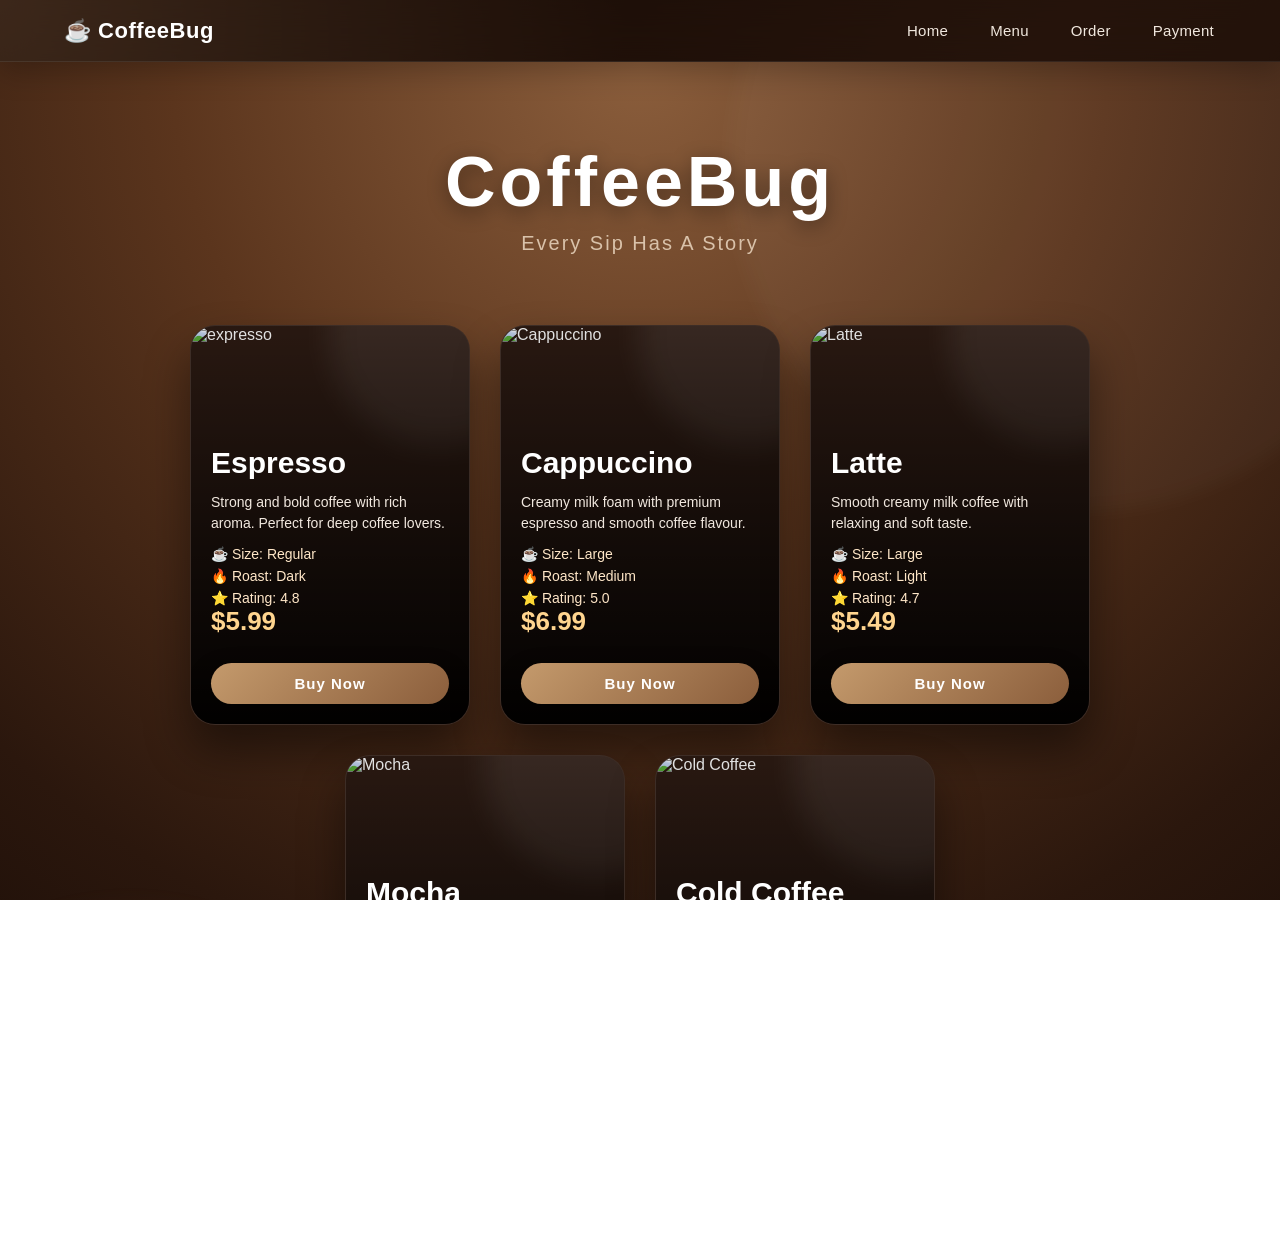
==== menu.html @ 942ceca0 "Add files via upload" ====
<!DOCTYPE html>
<html>
<head>
	<meta charset="utf-8">
	<meta name="viewport" content="width=device-width, initial-scale=1">
	<link rel="stylesheet" type="text/css" href="style.css">
	<title>Menu | CoffeeBug</title>
</head>
<body>
   <header class="site-nav">
    <div class="nav-inner">
        <a href="index.html" class="nav-logo">☕ CoffeeBug</a>

        <nav class="nav-links" id="navLinks">
            <a href="index.html" data-page="index.html">Home</a>
            <a href="menu.html" data-page="menu.html">Menu</a>
            <a href="order.html" data-page="order.html">Order</a>
            <a href="payment.html" data-page="payment.html">Payment</a>
        </nav>

        <button class="nav-toggle" id="navToggle" aria-label="Toggle menu">☰</button>
    </div>
</header>
    <section class="coffee-menu-page">

    <!-- Logo -->

    <div class="coffee-logo">

        <h1>
            CoffeeBug
        </h1>

        <p>Every Sip Has A Story</p>
    </div>



    <!-- Cards Container -->

    <div class="coffee-slider">


     <div class="coffee-cards">


    <!-- Espresso Card -->
    <div class="coffee-card-box">

        <img src="images/expresso.jpg" class="coffee-img" alt="expresso">

        <div class="card-overlay"></div>

        <div class="card-content">

            <h2>Espresso</h2>

            <p class="coffee-detail">
                Strong and bold coffee with rich aroma.
                Perfect for deep coffee lovers.
            </p>

            <div class="coffee-info">
                <span>☕ Size: Regular</span>
                <span>🔥 Roast: Dark</span>
                <span>⭐ Rating: 4.8</span>
            </div>

            <h3>$5.99</h3>
                <a href="order.html?coffee=espresso" class="buy-btn">
                    Buy Now
                </a>

        </div>

    </div>




    <!-- Cappuccino Card -->
    <div class="coffee-card-box">

        <img src="images/chapattachno.jpg" class="coffee-img" alt="Cappuccino">

        <div class="card-overlay"></div>

        <div class="card-content">

            <h2>Cappuccino</h2>

            <p class="coffee-detail">
                Creamy milk foam with premium espresso
                and smooth coffee flavour.
            </p>

            <div class="coffee-info">
                <span>☕ Size: Large</span>
                <span>🔥 Roast: Medium</span>
                <span>⭐ Rating: 5.0</span>
            </div>

            <h3>$6.99</h3>

                    <a href="order.html?coffee=cappuccino" class="buy-btn">
                            Buy Now
                    </a>

        </div>

    </div>





    <!-- Latte Card -->
    <div class="coffee-card-box">

        <img src="images/Virtuoso Latte.jpg" class="coffee-img" alt="Latte">

        <div class="card-overlay"></div>

        <div class="card-content">

            <h2>Latte</h2>

            <p class="coffee-detail">
                Smooth creamy milk coffee with
                relaxing and soft taste.
            </p>

            <div class="coffee-info">
                <span>☕ Size: Large</span>
                <span>🔥 Roast: Light</span>
                <span>⭐ Rating: 4.7</span>
            </div>

            <h3>$5.49</h3>

            <a href="order.html?coffee=latte" class="buy-btn">
                    Buy Now
            </a>

        </div>

    </div>





    <!-- Mocha Card -->
    <div class="coffee-card-box">

        <img src="images/machaaa.jpg" class="coffee-img" alt="Mocha">

        <div class="card-overlay"></div>

        <div class="card-content">

            <h2>Mocha</h2>

            <p class="coffee-detail">
                Perfect combination of chocolate
                and premium coffee flavour.
            </p>

            <div class="coffee-info">
                <span>☕ Size: Medium</span>
                <span>🔥 Roast: Dark</span>
                <span>⭐ Rating: 4.9</span>
            </div>

            <h3>$7.49</h3>
                <a href="order.html?coffee=mocha" class="buy-btn">
                    Buy Now
                </a>

        </div>

    </div>


    <!-- Cold Coffee Card -->
    <div class="coffee-card-box">

        <img src="images/cold-coffie.jpg" class="coffee-img" alt="Cold Coffee">

        <div class="card-overlay"></div>

        <div class="card-content">

            <h2>Cold Coffee</h2>

            <p class="coffee-detail">
                Refreshing chilled coffee with
                creamy texture and sweet flavour.
            </p>

            <div class="coffee-info">
                <span>☕ Size: Large</span>
                <span>❄️ Type: Cold</span>
                <span>⭐ Rating: 4.6</span>
            </div>

            <h3>$4.99</h3>
                <a href="order.html?coffee=coldcoffee" class="buy-btn">
                    Buy Now
                </a>

        </div>

    </div>


</div>

    </div>


</section>

<script>
const navToggle = document.getElementById("navToggle");
const navLinks = document.getElementById("navLinks");

navToggle.addEventListener("click", function () {
    navLinks.classList.toggle("active");
    navToggle.classList.toggle("open");
});

navLinks.querySelectorAll("a").forEach(function (link) {
    link.addEventListener("click", function () {
        navLinks.classList.remove("active");
        navToggle.classList.remove("open");
    });
});

document.addEventListener("click", function (e) {
    const isClickInsideNav = e.target.closest(".site-nav");
    if (!isClickInsideNav && navLinks.classList.contains("active")) {
        navLinks.classList.remove("active");
        navToggle.classList.remove("open");
    }
});

const currentPage = window.location.pathname.split("/").pop() || "index.html";

navLinks.querySelectorAll("a").forEach(function (link) {
    if (link.dataset.page === currentPage) {
        link.classList.add("active");
    }
});
</script>
</script>
</body>
</html>
---- style.css ----
*{
    margin: 0;
    padding: 0;
    box-sizing: border-box;
}

html, body{
    width: 100%;
    height: 100%;
    overflow-x: hidden;
    font-family: 'Poppins', sans-serif;
}

/* ==========================================
        PROFESSIONAL NAVBAR
========================================== */

.site-nav{

    position:sticky;

    top:0;

    left:0;

    width:100%;

    z-index:999;

    background:rgba(20,10,5,.55);

    backdrop-filter:blur(16px);

    -webkit-backdrop-filter:blur(16px);

    border-bottom:1px solid rgba(255,255,255,.08);

    box-shadow:0 8px 30px rgba(0,0,0,.25);

}

.nav-inner{

    max-width:1300px;

    margin:0 auto;

    display:flex;

    align-items:center;

    justify-content:space-between;

    padding:16px 5%;

}


/* ---------- Date/Time ---------- */

.nav-datetime{

    color:#c9a989;

    font-size:12.5px;

    font-weight:500;

    letter-spacing:.4px;

    white-space:nowrap;

    padding:6px 14px;

    border:1px solid rgba(255,255,255,.1);

    border-radius:30px;

    background:rgba(255,255,255,.04);

}


/* ---------- Logo ---------- */

.nav-logo{

    font-size:22px;

    font-weight:700;

    color:#fff;

    text-decoration:none;

    letter-spacing:.5px;

    display:flex;

    align-items:center;

    gap:6px;

    transition:.3s;

}

.nav-logo:hover{

    color:#ffcb87;

    transform:scale(1.03);

}


/* ---------- Nav Links ---------- */

.nav-links{

    display:flex;

    align-items:center;

    gap:38px;

}

.nav-links a{

    position:relative;

    color:#f1e8df;

    text-decoration:none;

    font-size:15px;

    font-weight:500;

    letter-spacing:.3px;

    padding:6px 2px;

    transition:.3s;

}

.nav-links a::after{

    content:"";

    position:absolute;

    left:0;

    bottom:0;

    width:0%;

    height:2px;

    background:linear-gradient(90deg,#c49a6c,#ffcb87);

    transition:.35s ease;

    border-radius:5px;

}

.nav-links a:hover{

    color:#ffcb87;

}

.nav-links a:hover::after{

    width:100%;

}


/* ---------- Mobile Toggle ---------- */

.nav-toggle{

    display:none;

    background:rgba(255,255,255,.06);

    border:1px solid rgba(255,255,255,.12);

    color:#fff;

    font-size:20px;

    width:42px;

    height:42px;

    border-radius:10px;

    cursor:pointer;

    transition:.3s;

}

.nav-toggle:hover{

    background:#c49a6c;

    color:#2d1b13;

}


/* ---------- Responsive ---------- */

@media(max-width:768px){

    .nav-datetime{

        display:none;

    }

    .nav-toggle{

        display:block;

    }

    .nav-links{

        position:absolute;

        top:100%;

        left:0;

        width:100%;

        flex-direction:column;

        align-items:flex-start;

        gap:0;

        background:rgba(20,10,5,.96);

        backdrop-filter:blur(16px);

        max-height:0;

        overflow:hidden;

        transition:.4s ease;

        border-bottom:1px solid rgba(255,255,255,.08);

    }

    .nav-links.active{

        max-height:300px;

    }

    .nav-links a{

        width:100%;

        padding:16px 5%;

        border-bottom:1px solid rgba(255,255,255,.06);

    }

    .nav-links a::after{

        display:none;

    }
}

@media(max-width:480px){

    .nav-logo{

        font-size:19px;

    }

    .nav-inner{

        padding:14px 4%;

    }
}
/* ==========================
        Hero Section
========================== */

.hero-section{

    min-height:100vh;

    position:relative;

    display:flex;

    align-items:center;

    justify-content:center;

    padding:0 6%;

    overflow:hidden;

    text-align:center;

}


/* Background Image */

.hero-section .bg-image{

    position:absolute;

    inset:0;

    background:url("images/img1.jpg") center/cover no-repeat;

    background-attachment:fixed;

    z-index:0;

}


/* Dark Overlay */

.hero-section .bg-image::after{

    content:"";

    position:absolute;

    inset:0;

    background:rgba(0,0,0,0.35);

}



/* Text Content */

.hero-content{

    position:relative;

    z-index:5;

    max-width:600px;

    width:100%;

    margin:0 auto;

    display:flex;

    flex-direction:column;

    align-items:center;

}


/* Text Reveal Box */

.reveal{

    position:relative;

    overflow:hidden;

    display:table;

    margin:0 auto 12px auto;

}


.reveal h2,
.reveal p{

    margin-top:10%;

    color:white;

    transform:translateY(100%);

}


/* Heading */

.title{

    font-size:clamp(18px, 3.2vw, 34px);

    line-height:1.3;

    word-wrap:break-word;

    font-weight:600;

}


/* Paragraph */

.subtitle{

    font-size:clamp(12px, 1.6vw, 15px);

    line-height:1.6;

    color:#f1e8df;

}



/* Brown Reveal Box */

.reveal::before{

    content:"";

    position:absolute;

    background:#4b2e1f;

    width:100%;

    height:100%;

    left:-100%;

    top:0;

    z-index:2;

}



/* ==========================
Animated Transparent Columns
========================== */


.hero-section::before,
.hero-section::after{

    content:"";

    position:absolute;

    top:0;

    width:50%;

    height:100%;

    background:rgba(75,46,31,0.35);

    backdrop-filter:blur(2px);

    z-index:2;

    opacity:0;

}



/* Left Column */

.hero-section::before{

    left:0;

    transform-origin:left;

    transform:rotateY(90deg);

    animation:leftColumn 1.2s ease forwards;

    animation-delay:1s;

}



/* Right Column */

.hero-section::after{

    right:0;

    transform-origin:right;

    transform:rotateY(-90deg);

    animation:rightColumn 1.2s ease forwards;

    animation-delay:1s;

}



@keyframes leftColumn{

    0%{

        opacity:0;

        transform:rotateY(90deg);

    }


    100%{

        opacity:1;

        transform:rotateY(0deg);

    }

}



@keyframes rightColumn{

    0%{

        opacity:0;

        transform:rotateY(-90deg);

    }


    100%{

        opacity:1;

        transform:rotateY(0deg);

    }

}


/* ==========================
   Animated Button — always bottom center
========================== */

/* ==========================
   Animated Button — below text, normal flow
========================== */


.coffee-btn{

    position:relative;

    margin-top:25px;

    padding:14px 34px;

    border:none;

    border-radius:40px;

    background:#6f4e37;

    color:white;

    font-size:15px;

    font-weight:600;

    letter-spacing:1px;

    cursor:pointer;

    box-shadow:
    0 10px 30px rgba(0,0,0,.4);

    z-index:6;

    opacity:0;

    transform:translateY(40px) scale(.8);

    animation:
    buttonFlip 1s ease forwards;

    animation-delay:1.5s;

}



/* Hover Effect */

.coffee-btn:hover{

    transform:scale(1.05);

    background:#c49a6c;

}



/* Rise Animation */


@keyframes buttonFlip{


    0%{

        opacity:0;

        transform:translateY(40px) scale(.8);

    }


    100%{

        opacity:1;

        transform:translateY(0) scale(1);

    }

}
/* ==========================================
        HERO SECTION RESPONSIVE
========================================== */

@media(max-width:900px){

    .hero-section{

        padding:0 5%;

    }

    .hero-content{

        max-width:80%;

    }

}

@media(max-width:600px){

    .hero-section{

        padding:0 4%;

    }

    .title{

        font-size:clamp(16px, 4.5vw, 24px);

    }

    .subtitle{

        font-size:clamp(11px, 3vw, 13px);

    }

    .coffee-btn{

        padding:12px 26px;

        font-size:14px;

        bottom:5%;

    }

}

@media(max-width:380px){

    .title{

        font-size:15px;

    }

    .subtitle{

        font-size:11px;

    }

    .coffee-btn{

        padding:10px 22px;

        font-size:13px;

        bottom:4%;

    }

}


/* =========================================
        COFFEEBUG SECOND PAGE
========================================= */

.coffee-menu-page{

    min-height:100vh;

    background:
    radial-gradient(circle at top,
    #8b5e3c 0%,
    #5b351d 35%,
    #2b170d 70%,
    #120804 100%);

    padding:80px 60px;

    overflow:hidden;

    position:relative;

}


/* Decorative Background */

.coffee-menu-page::before{

    content:"";

    position:absolute;

    width:700px;

    height:700px;

    border-radius:50%;

    background:rgba(255,255,255,.03);

    top:-250px;

    right:-150px;

    filter:blur(10px);

}

.coffee-menu-page::after{

    content:"";

    position:absolute;

    width:500px;

    height:500px;

    border-radius:50%;

    background:rgba(196,154,108,.08);

    bottom:-180px;

    left:-120px;

    filter:blur(15px);

}


/* =========================================
                LOGO
========================================= */

.coffee-logo{

    text-align:center;

    margin-bottom:70px;

    position:relative;

    z-index:10;

}


.coffee-logo h1{

    color:#fff;

    font-size:70px;

    letter-spacing:4px;

    font-weight:700;

    text-shadow:
    0 5px 20px rgba(0,0,0,.4);

}


.coffee-logo p{

    color:#d9c2aa;

    margin-top:10px;

    font-size:20px;

    letter-spacing:2px;

}



/* Rabbit Ears */

.rabbit-ear{

    position:absolute;

    width:28px;

    height:80px;

    background:#000;

    border-radius:50px;

    top:-45px;

}

.left-ear{

    left:47%;

    transform:rotate(-18deg);

}

.right-ear{

    right:47%;

    transform:rotate(18deg);

}



/* =========================================
             CARD SECTION
========================================= */

.coffee-slider{

    display:flex;

    justify-content:center;

    align-items:center;

    gap:30px;

}


.coffee-cards{

    display:flex;

    gap:30px;

    justify-content:center;

    flex-wrap:wrap;

}



/* =========================================
             SINGLE CARD
========================================= */

.coffee-card-box{

    width:280px;

    height:400px;

    border-radius:25px;

    overflow:hidden;

    position:relative;

    background:#2d1b13;

    border:1px solid rgba(255,255,255,.08);

    box-shadow:

    0 25px 45px rgba(0,0,0,.45);

    transform:translateY(120px) scale(.8);

    opacity:0;

    animation:cardEntry 1s ease forwards;

}


/* Delay */

.coffee-card-box:nth-child(1){

    animation-delay:.2s;

}

.coffee-card-box:nth-child(2){

    animation-delay:.4s;

}

.coffee-card-box:nth-child(3){

    animation-delay:.6s;

}

.coffee-card-box:nth-child(4){

    animation-delay:.8s;

}

.coffee-card-box:nth-child(5){

    animation-delay:1s;

}



/* =========================================
             IMAGE
========================================= */

.coffee-img{

    position:absolute;

    inset:0;

    width:100%;

    height:100%;

    object-fit:cover;

    object-position:center;

    transition:.7s;

}



/* Overlay */

.card-overlay{

    position:absolute;

    inset:0;

    background:

    linear-gradient(

    rgba(0,0,0,.10),

    rgba(0,0,0,.55),

    rgba(0,0,0,.95)

    );

}



/* =========================================
             TEXT
========================================= */

.card-content{

    position:absolute;

    inset:0;

    display:flex;

    flex-direction:column;

    justify-content:flex-end;

    padding:20px;

    z-index:5;

    color:#fff;

}

.card-content h2{

    font-size:30px;

    margin-bottom:12px;

}


.coffee-detail{

    font-size:14px;

    line-height:1.5;

    color:#f1e8df;

    margin-bottom:12px;

    display:-webkit-box;

    -webkit-line-clamp:2;

    -webkit-box-orient:vertical;

    overflow:hidden;

}


.coffee-info{

    display:flex;

    flex-direction:column;

    gap:6px;

    font-size:14px;

    color:#ffe7c8;

}


.coffee-card-box h3{

    display:flex;

    align-items:center;

    margin:0 0 14px;

    color:#ffd58f;

    font-size:26px;

}



/* =========================================
             HOVER EFFECT
========================================= */

.coffee-card-box:hover{

    transform:

    translateY(-12px)

    scale(1.04);

    transition:.45s;

}


.coffee-card-box:hover .coffee-img{

    transform:

    scale(1.15);

}



/* =========================================
             CARD ANIMATION
========================================= */

@keyframes cardEntry{

    0%{

        opacity:0;

        transform:

        translateY(120px)

        scale(.75);

    }

    70%{

        opacity:1;

        transform:

        translateY(-12px)

        scale(1.03);

    }

    100%{

        opacity:1;

        transform:

        translateY(0)

        scale(1);

    }

}/* =========================================
        BUY BUTTON
========================================= */

.buy-btn{

    display:block;

    width:100%;

    margin-top:12px;

    padding:12px;

    border:none;

    border-radius:50px;

    background:linear-gradient(
        135deg,
        #c49a6c,
        #8b5e3c
    );

    color:#fff;

    font-size:15px;

    font-weight:600;

    letter-spacing:1px;

    text-align:center;

    text-decoration:none;

    cursor:pointer;

    transition:.4s;

    box-shadow:
    0 10px 25px rgba(0,0,0,.35);

}

.buy-btn:hover{

    transform:
    translateY(-5px)
    scale(1.05);

    background:linear-gradient(
        135deg,
        #ddb07d,
        #b57644
    );

    box-shadow:
    0 18px 35px rgba(0,0,0,.45);

}

.buy-btn:active{

    transform:scale(.97);

}



/* =========================================
            LEFT RIGHT BUTTONS
========================================= */

.slider-btn{

    width:60px;

    height:60px;

    border:none;

    border-radius:50%;

    background:rgba(255,255,255,.12);

    backdrop-filter:blur(12px);

    color:#fff;

    font-size:28px;

    cursor:pointer;

    transition:.4s;

    box-shadow:
    0 12px 25px rgba(0,0,0,.35);

}

.slider-btn:hover{

    background:#c49a6c;

    transform:
    scale(1.12)
    rotate(10deg);

}

.left-btn{

    animation:leftBtn 1s ease;

}

.right-btn{

    animation:rightBtn 1s ease;

}

@keyframes leftBtn{

    from{

        opacity:0;

        transform:
        translateX(-80px);

    }

    to{

        opacity:1;

        transform:
        translateX(0);

    }

}

@keyframes rightBtn{

    from{

        opacity:0;

        transform:
        translateX(80px);

    }

    to{

        opacity:1;

        transform:
        translateX(0);

    }

}



/* =========================================
        FLOATING GLOW EFFECT
========================================= */

.coffee-card-box::before{

    content:"";

    position:absolute;

    width:220px;

    height:220px;

    background:rgba(255,255,255,.08);

    border-radius:50%;

    top:-100px;

    right:-80px;

    filter:blur(15px);

    animation:glowMove 5s infinite alternate;

}

@keyframes glowMove{

    from{

        transform:
        translateY(-15px);

    }

    to{

        transform:
        translateY(20px);

    }

}



/* =========================================
      CARD SHADOW ANIMATION
========================================= */

.coffee-card-box:hover{

    box-shadow:

    0 30px 60px rgba(0,0,0,.55),

    0 0 40px rgba(196,154,108,.35);

}



/* =========================================
      LOGO FLOAT
========================================= */

.coffee-logo{

    animation:logoFloat 5s ease-in-out infinite;

}

@keyframes logoFloat{

    0%,100%{

        transform:translateY(0);

    }

    50%{

        transform:translateY(-10px);

    }

}



/* =========================================
        FADE IN PAGE
========================================= */

.coffee-menu-page{

    animation:pageFade 1.4s ease;

}

@keyframes pageFade{

    from{

        opacity:0;

    }

    to{

        opacity:1;

    }

}



/* =========================================
        PREMIUM SCROLLBAR
========================================= */

::-webkit-scrollbar{

    width:10px;

}

::-webkit-scrollbar-track{

    background:#1a0f09;

}

::-webkit-scrollbar-thumb{

    background:#8b5e3c;

    border-radius:50px;

}

::-webkit-scrollbar-thumb:hover{

    background:#c49a6c;

}

/* ==========================================
            CoffeeBug Checkout
              ORDER.CSS
              PART - 1
==========================================*/

*{
    margin:0;
    padding:0;
    box-sizing:border-box;
}

body{

    font-family:'Poppins',sans-serif;

    background:
    linear-gradient(
        135deg,
        #1b1009,
        #3b2417,
        #6f4e37,
        #2a1810
    );

    min-height:100vh;

    overflow-x:hidden;

    color:#fff;
}


/* Background Glow */

.bg-circle{

    position:absolute;

    border-radius:50%;

    filter:blur(120px);

    opacity:.25;

}

.bg1{

    width:350px;

    height:350px;

    background:#b57644;

    top:-120px;

    left:-120px;

}

.bg2{

    width:450px;

    height:450px;

    background:#6f4e37;

    right:-180px;

    bottom:-180px;

}



/* ==========================================
            ORDER PAGE
==========================================*/

.order-page{

    width:100%;

    min-height:100vh;

    display:flex;

    justify-content:center;

    align-items:center;

    padding:60px;

    position:relative;

}



/* Main Card */

.order-card{

    width:1400px;

    max-width:100%;

    background:rgba(255,255,255,.08);

    backdrop-filter:blur(18px);

    border:1px solid rgba(255,255,255,.12);

    border-radius:30px;

    overflow:hidden;

    display:flex;

    box-shadow:

    0 30px 70px rgba(0,0,0,.45);

    animation:cardAppear 1s ease;

}



/* ==========================================
        LEFT PRODUCT SECTION
==========================================*/

.product-section{

    width:45%;

    background:

    linear-gradient(

        180deg,

        #4b2e1f,

        #2a1810

    );

    padding:45px;

    position:relative;

}



/* Logo */

.heading{

    font-size:48px;

    font-weight:700;

    color:#fff;

    margin-bottom:10px;

}

.tagline{

    color:#d7b894;

    margin-bottom:35px;

}



/* ==========================================
            IMAGE
==========================================*/

.product-image{

    width:100%;

    height:330px;

    border-radius:25px;

    overflow:hidden;

    background:#fff;

    margin-bottom:30px;

    box-shadow:

    0 20px 45px rgba(0,0,0,.35);

}



.product-image img{

    width:100%;

    height:100%;

    object-fit:cover;

    transition:.6s;

}



.product-image:hover img{

    transform:scale(1.08);

}



/* Product Name */

#coffeeName{

    font-size:38px;

    margin-bottom:12px;

}



/* Description */

#coffeeDescription{

    line-height:1.8;

    color:#e9d8c5;

    margin-bottom:25px;

}



/* Product Info */

.product-info{

    display:flex;

    justify-content:space-between;

    margin-bottom:30px;

}



.product-info span{

    color:#c8ab88;

    font-size:14px;

}



.product-info h4{

    margin-top:8px;

    font-size:18px;

}



/* ==========================================
            PRICE
==========================================*/

.price-box{

    font-size:40px;

    font-weight:700;

    color:#ffcb87;

    margin-bottom:30px;

}



/* ==========================================
            QUANTITY
==========================================*/

.quantity-box{

    display:flex;

    align-items:center;

    gap:18px;

    margin-bottom:30px;

}



.quantity-box button{

    width:55px;

    height:55px;

    border:none;

    border-radius:50%;

    background:#8b5e3c;

    color:#fff;

    font-size:28px;

    cursor:pointer;

    transition:.3s;

}



.quantity-box button:hover{

    background:#c49a6c;

    transform:scale(1.08);

}



#quantity{

    width:80px;

    height:55px;

    text-align:center;

    border:none;

    border-radius:12px;

    background:#fff;

    color:#222;

    font-size:22px;

    font-weight:600;

}



/* ==========================================
            TOTAL
==========================================*/

.total-price{

    font-size:28px;

    font-weight:600;

    color:#ffe3b0;

}



/* ==========================================
        CARD ENTRY ANIMATION
==========================================*/

@keyframes cardAppear{

    from{

        opacity:0;

        transform:

        translateY(60px)

        scale(.9);

    }

    to{

        opacity:1;

        transform:

        translateY(0)

        scale(1);

    }

}

/* ==========================================
        RIGHT CUSTOMER SECTION
==========================================*/

.customer-section{

    width:55%;

    padding:45px;

    background:rgba(255,255,255,.05);

    backdrop-filter:blur(12px);

    position:relative;

}

.customer-section h2{

    font-size:38px;

    margin-bottom:10px;

    color:#ffffff;

}

.customer-section p{

    color:#d8c1ab;

    margin-bottom:35px;

    line-height:1.7;

}



/* ==========================================
            FORM
==========================================*/

#orderForm{

    display:flex;

    flex-direction:column;

    gap:22px;

}



/* Input Box */

.input-box{

    display:flex;

    flex-direction:column;

}

.input-box label{

    color:#e9d8c5;

    margin-bottom:10px;

    font-size:15px;

    font-weight:500;

}



/* Inputs */

.input-box input,

.input-box textarea{

    width:100%;

    padding:16px 18px;

    border:none;

    border-radius:15px;

    background:rgba(255,255,255,.12);

    color:#fff;

    font-size:16px;

    outline:none;

    transition:.35s;

}



/* Placeholder */

.input-box input::placeholder,

.input-box textarea::placeholder{

    color:#ccb39c;

}



/* Focus */

.input-box input:focus,

.input-box textarea:focus{

    background:rgba(255,255,255,.18);

    box-shadow:

    0 0 0 2px #c49a6c,

    0 12px 25px rgba(0,0,0,.18);

}



/* Double Input */

.double-input{

    display:flex;

    gap:20px;

}

.double-input .input-box{

    flex:1;

}



/* Textarea */

textarea{

    resize:none;

    min-height:120px;

}



/* ==========================================
        ORDER SUMMARY
==========================================*/

.order-summary{

    margin-top:15px;

    background:rgba(255,255,255,.08);

    border:1px solid rgba(255,255,255,.08);

    border-radius:20px;

    padding:25px;

}

.order-summary h3{

    margin-bottom:20px;

    color:#ffd69b;

    font-size:22px;

}

.summary-row{

    display:flex;

    justify-content:space-between;

    margin-bottom:15px;

    font-size:17px;

    color:#f8ede2;

}

.summary-row:last-child{

    margin-top:20px;

    padding-top:18px;

    border-top:1px solid rgba(255,255,255,.15);

    font-size:22px;

    font-weight:700;

    color:#ffcb87;

}



/* ==========================================
        PLACE ORDER BUTTON
==========================================*/

.place-order-btn{

    width:100%;

    margin-top:18px;

    padding:18px;

    border:none;

    border-radius:60px;

    background:linear-gradient(
        135deg,
        #c49a6c,
        #8b5e3c
    );

    color:#fff;

    font-size:18px;

    font-weight:600;

    cursor:pointer;

    letter-spacing:1px;

    transition:.4s;

    box-shadow:

    0 15px 35px rgba(0,0,0,.35);

}

.place-order-btn:hover{

    transform:

    translateY(-5px)

    scale(1.03);

    background:linear-gradient(
        135deg,
        #ddb07d,
        #b57644
    );

    box-shadow:

    0 20px 40px rgba(0,0,0,.45);

}

.place-order-btn:active{

    transform:scale(.98);

}



/* ==========================================
        PAYMENT NOTE
==========================================*/

.payment-note{

    margin-top:20px;

    text-align:center;

    color:#d8c1ab;

    font-size:14px;

    line-height:1.8;

}



/* ==========================================
        FADE UP ANIMATION
==========================================*/

.customer-section{

    animation:fadeUp .9s ease;

}

@keyframes fadeUp{

    from{

        opacity:0;

        transform:translateY(40px);

    }

    to{

        opacity:1;

        transform:translateY(0);

    }

}
/* ==========================================
        FLOATING GLOW EFFECTS
==========================================*/

.order-card::before{

    content:"";

    position:absolute;

    width:250px;

    height:250px;

    background:rgba(255,255,255,.06);

    border-radius:50%;

    top:-120px;

    right:-80px;

    filter:blur(30px);

    animation:glowFloat 6s ease-in-out infinite;

}

.order-card::after{

    content:"";

    position:absolute;

    width:180px;

    height:180px;

    background:rgba(196,154,108,.15);

    border-radius:50%;

    bottom:-70px;

    left:-70px;

    filter:blur(25px);

    animation:glowFloat2 7s ease-in-out infinite;

}

@keyframes glowFloat{

    0%,100%{

        transform:translateY(0);

    }

    50%{

        transform:translateY(-25px);

    }

}

@keyframes glowFloat2{

    0%,100%{

        transform:translateY(0);

    }

    50%{

        transform:translateY(25px);

    }

}



/* ==========================================
        IMAGE SHINE EFFECT
==========================================*/

.product-image{

    position:relative;

}

.product-image::before{

    content:"";

    position:absolute;

    top:0;

    left:-120%;

    width:50%;

    height:100%;

    background:linear-gradient(

        90deg,

        transparent,

        rgba(255,255,255,.45),

        transparent

    );

    transform:skewX(-25deg);

    animation:imageShine 5s infinite;

}

@keyframes imageShine{

    0%{

        left:-120%;

    }

    100%{

        left:170%;

    }

}



/* ==========================================
        BUTTON GLOW
==========================================*/

.place-order-btn{

    position:relative;

    overflow:hidden;

}

.place-order-btn::before{

    content:"";

    position:absolute;

    width:0;

    height:100%;

    left:0;

    top:0;

    background:rgba(255,255,255,.18);

    transition:.5s;

}

.place-order-btn:hover::before{

    width:100%;

}



/* ==========================================
        CUSTOM SCROLLBAR
==========================================*/

::-webkit-scrollbar{

    width:10px;

}

::-webkit-scrollbar-track{

    background:#24140d;

}

::-webkit-scrollbar-thumb{

    background:#8b5e3c;

    border-radius:30px;

}

::-webkit-scrollbar-thumb:hover{

    background:#c49a6c;

}



/* ==========================================
        RESPONSIVE
==========================================*/

@media(max-width:1100px){

    .order-card{

        flex-direction:column;

    }

    .product-section,

    .customer-section{

        width:100%;

    }

}

@media(max-width:768px){

    .order-page{

        padding:20px;

    }

    .product-section,

    .customer-section{

        padding:25px;

    }

    .heading{

        font-size:36px;

    }

    #coffeeName{

        font-size:28px;

    }

    .price-box{

        font-size:32px;

    }

    .product-info{

        flex-direction:column;

        gap:15px;

    }

    .double-input{

        flex-direction:column;

    }

}

@media(max-width:480px){

    .product-image{

        height:240px;

    }

    .heading{

        font-size:30px;

    }

    .customer-section h2{

        font-size:28px;

    }

    .place-order-btn{

        font-size:16px;

        padding:15px;

    }

}
/*-----        PAGE LOAD ANIMATION------*/
@keyframes pageFade{

    from{

        opacity:0;

    }

    to{

        opacity:1;

    }

}

/* CoffeeBug Payment Page    PAYMENT.CSS — PART 1 */

*{
    margin:0;
    padding:0;
    box-sizing:border-box;
}

body{

    font-family:'Poppins',sans-serif;

    min-height:100vh;

    background:
    radial-gradient(
        circle at top left,
        #6f4e37,
        transparent 40%
    ),
    linear-gradient(
        135deg,
        #160b06,
        #3b2115,
        #211109
    );

    color:white;

    overflow-x:hidden;
}


/*   PAYMENT PAGw */

.payment-page{

    min-height:100vh;

    display:flex;

    align-items:center;

    justify-content:center;

    padding:60px 25px;

    position:relative;

    overflow:hidden;

}


/* ==========================================
            BACKGROUND GLOW
========================================== */

.payment-glow{

    position:absolute;

    border-radius:50%;

    filter:blur(100px);

    pointer-events:none;

}

.glow-one{

    width:350px;

    height:350px;

    background:#8b5e3c;

    top:-150px;

    left:-100px;

    opacity:.25;

}

.glow-two{

    width:400px;

    height:400px;

    background:#c49a6c;

    right:-180px;

    bottom:-180px;

    opacity:.18;

}


/* ==========================================
            MAIN CARD
========================================== */

.payment-card{

    width:1100px;

    max-width:100%;

    min-height:650px;

    display:grid;

    grid-template-columns:42% 58%;

    background:rgba(255,255,255,.08);

    border:1px solid rgba(255,255,255,.14);

    border-radius:30px;

    overflow:hidden;

    backdrop-filter:blur(20px);

    box-shadow:

    0 30px 80px rgba(0,0,0,.55);

    position:relative;

    z-index:2;

    animation:paymentAppear 1s ease;

}


/* ==========================================
            LEFT PRODUCT
========================================== */

.payment-product{

    padding:45px;

    background:
    linear-gradient(
        160deg,
        rgba(111,78,55,.85),
        rgba(42,24,16,.95)
    );

    display:flex;

    flex-direction:column;

    justify-content:center;

}


.payment-logo h1{

    font-size:38px;

    letter-spacing:1px;

}


.payment-logo p{

    color:#d8b894;

    font-size:14px;

    margin-top:3px;

    margin-bottom:30px;

}


/* ==========================================
            COFFEE IMAGE
========================================== */

.payment-coffee-image{

    width:100%;

    height:250px;

    border-radius:22px;

    overflow:hidden;

    background:white;

    box-shadow:

    0 20px 40px rgba(0,0,0,.4);

    margin-bottom:25px;

}


.payment-coffee-image img{

    width:100%;

    height:100%;

    object-fit:cover;

    transition:.6s;

}


.payment-coffee-image:hover img{

    transform:scale(1.07);

}


/* ==========================================
            COFFEE NAME
========================================== */

.payment-product h2{

    font-size:32px;

    margin-bottom:20px;

}


.customer-preview{

    margin-bottom:25px;

}


.customer-preview p{

    font-size:13px;

    color:#c9a989;

}


.customer-preview h3{

    font-size:18px;

    margin-top:5px;

}


/* ==========================================
            ORDER INFO
========================================== */

.payment-order-info{

    display:flex;

    justify-content:space-between;

    padding-top:20px;

    border-top:1px solid rgba(255,255,255,.15);

}


.payment-order-info div{

    display:flex;

    flex-direction:column;

    gap:5px;

}


.payment-order-info span{

    font-size:13px;

    color:#c9a989;

}


.payment-order-info strong{

    font-size:21px;

    color:#ffd29b;

}


/* ==========================================
        RIGHT PAYMENT SECTION
========================================== */

.payment-method-section{

    padding:50px;

    background:rgba(20,10,5,.35);

}


.payment-method-section > h2{

    font-size:36px;

}


.payment-subtitle{

    color:#cdb39d;

    margin-top:7px;

    margin-bottom:25px;

}


/* ==========================================
            DEMO WARNING
========================================== */

.demo-warning{

    display:flex;

    gap:14px;

    padding:16px;

    border-radius:16px;

    background:rgba(255,190,90,.08);

    border:1px solid rgba(255,190,90,.25);

    margin-bottom:25px;

}


.demo-warning strong{

    color:#ffd18c;

}


.demo-warning p{

    font-size:12px;

    color:#cdb9a5;

    margin-top:4px;

    line-height:1.6;

}


/* ==========================================
            PAYMENT METHODS
========================================== */

.payment-methods{

    display:grid;

    grid-template-columns:
    repeat(3,1fr);

    gap:12px;

    margin-bottom:25px;

}


.method-btn{

    padding:15px 10px;

    border:1px solid rgba(255,255,255,.12);

    border-radius:15px;

    background:rgba(255,255,255,.06);

    color:white;

    cursor:pointer;

    transition:.3s;

}


.method-btn span{

    display:block;

    margin-top:6px;

    font-size:13px;

}


.method-btn:hover{

    transform:translateY(-3px);

    background:rgba(255,255,255,.12);

}


.method-btn.active{

    background:#6f4e37;

    border-color:#c49a6c;

    box-shadow:

    0 8px 25px rgba(0,0,0,.25);

}
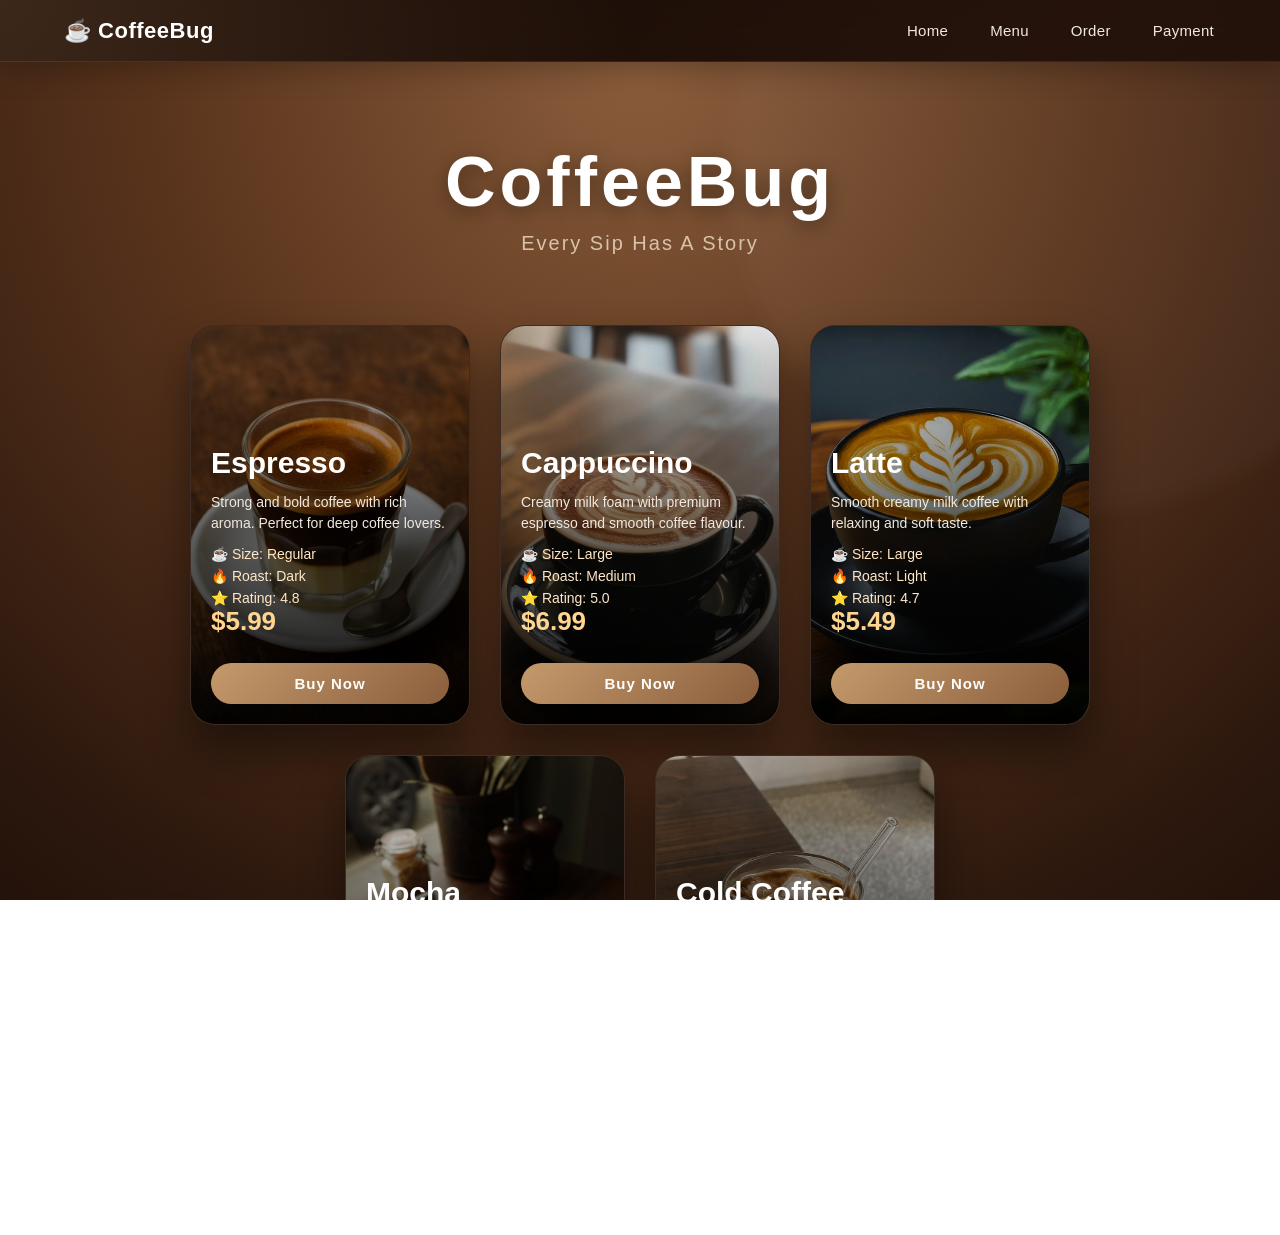
==== commit 230a7c8b: "all img name change" ====
--- a/menu.html
+++ b/menu.html
@@ -47,7 +47,7 @@
     <!-- Espresso Card -->
     <div class="coffee-card-box">
 
-        <img src="images/expresso.jpg" class="coffee-img" alt="expresso">
+        <img src="img3.jpg" class="coffee-img" alt="expresso">
 
         <div class="card-overlay"></div>
 
@@ -81,7 +81,7 @@
     <!-- Cappuccino Card -->
     <div class="coffee-card-box">
 
-        <img src="images/chapattachno.jpg" class="coffee-img" alt="Cappuccino">
+        <img src="img5.jpg" class="coffee-img" alt="Cappuccino">
 
         <div class="card-overlay"></div>
 
@@ -117,7 +117,7 @@
     <!-- Latte Card -->
     <div class="coffee-card-box">
 
-        <img src="images/Virtuoso Latte.jpg" class="coffee-img" alt="Latte">
+        <img src="img2.jpg" class="coffee-img" alt="Latte">
 
         <div class="card-overlay"></div>
 
@@ -153,7 +153,7 @@
     <!-- Mocha Card -->
     <div class="coffee-card-box">
 
-        <img src="images/machaaa.jpg" class="coffee-img" alt="Mocha">
+        <img src="img6.jpg" class="coffee-img" alt="Mocha">
 
         <div class="card-overlay"></div>
 
@@ -185,7 +185,7 @@
     <!-- Cold Coffee Card -->
     <div class="coffee-card-box">
 
-        <img src="images/cold-coffie.jpg" class="coffee-img" alt="Cold Coffee">
+        <img src="img4.jpg" class="coffee-img" alt="Cold Coffee">
 
         <div class="card-overlay"></div>
 
--- a/style.css
+++ b/style.css
@@ -332,7 +332,7 @@
 
     inset:0;
 
-    background:url("images/img1.jpg") center/cover no-repeat;
+    background:url("img1.jpg") center/cover no-repeat;
 
     background-attachment:fixed;
 
@@ -3082,4 +3082,4 @@
 
     0 8px 25px rgba(0,0,0,.25);
 
-}+}
